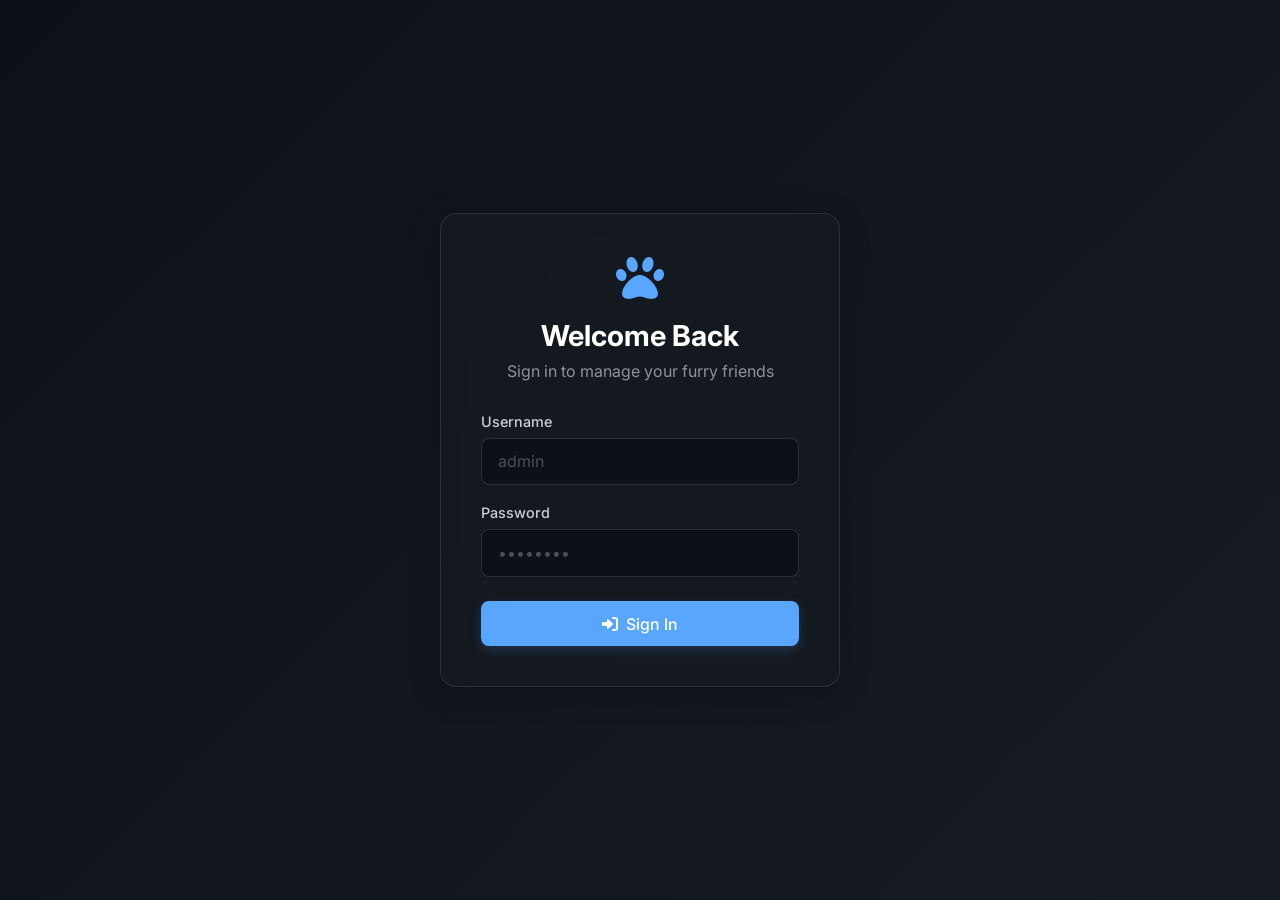
==== login.html @ e6ac7cbf "feat(auth): add dummy login page Added a new login.html file to serve as a dummy authentication page" ====
<!DOCTYPE html>
<html lang="en">
<head>
    <meta charset="UTF-8">
    <meta name="viewport" content="width=device-width, initial-scale=1.0">
    <title>Login - Pet Manager</title>
    <link href="https://fonts.googleapis.com/css2?family=Inter:wght@400;500;600;700&display=swap" rel="stylesheet">
    <link href="https://cdnjs.cloudflare.com/ajax/libs/font-awesome/6.0.0/css/all.min.css" rel="stylesheet">
    <link rel="stylesheet" href="style.css">
    <style>
        .login-container {
            display: flex;
            align-items: center;
            justify-content: center;
            min-height: 80vh;
        }
        .login-card {
            background: var(--card-bg);
            border: 1px solid var(--glass-border);
            border-radius: 16px;
            padding: 2.5rem;
            width: 100%;
            max-width: 400px;
            backdrop-filter: blur(10px);
            -webkit-backdrop-filter: blur(10px);
            box-shadow: 0 8px 32px rgba(0, 0, 0, 0.2);
            text-align: center;
        }
        .login-header {
            margin-bottom: 2rem;
        }
        .login-header i {
            font-size: 3rem;
            color: var(--primary-color);
            margin-bottom: 1rem;
        }
        .login-header h1 {
            justify-content: center;
            margin-bottom: 0.5rem;
        }
        .login-header p {
            color: var(--text-muted);
        }
        .form-group {
            text-align: left;
        }
        .btn-full {
            width: 100%;
            justify-content: center;
            margin-top: 1.5rem;
            padding: 0.8rem;
            font-size: 1rem;
        }
    </style>
</head>
<body>
    <div class="app-container login-container">
        <div class="login-card">
            <div class="login-header">
                <i class="fas fa-paw"></i>
                <h1>Welcome Back</h1>
                <p>Sign in to manage your furry friends</p>
            </div>
            <form id="login-form">
                <div class="form-group">
                    <label for="username">Username</label>
                    <input type="text" id="username" required placeholder="admin">
                </div>
                <div class="form-group">
                    <label for="password">Password</label>
                    <input type="password" id="password" required placeholder="••••••••">
                </div>
                <button type="submit" class="btn primary-btn btn-full">
                    <i class="fas fa-sign-in-alt"></i> Sign In
                </button>
            </form>
        </div>
    </div>

    <script>
        document.getElementById('login-form').addEventListener('submit', (e) => {
            e.preventDefault();
            // Dummy authentication: redirects to main application
            window.location.href = '/';
        });
    </script>
</body>
</html>
---- style.css ----
:root {
    --bg-color: #0d1117;
    --card-bg: rgba(22, 27, 34, 0.7);
    --border-color: rgba(48, 54, 61, 0.8);
    --text-main: #c9d1d9;
    --text-muted: #8b949e;
    --primary-color: #58a6ff;
    --primary-hover: #3182ce;
    --danger-color: #f85149;
    --danger-hover: #da3633;
    --glass-border: rgba(255, 255, 255, 0.1);
}

* {
    box-sizing: border-box;
    margin: 0;
    padding: 0;
    font-family: 'Inter', -apple-system, sans-serif;
}

body {
    background: linear-gradient(135deg, #0d1117 0%, #161b22 100%);
    color: var(--text-main);
    min-height: 100vh;
    padding: 2rem;
    display: flex;
    justify-content: center;
}

.app-container {
    width: 100%;
    max-width: 1000px;
}

header {
    display: flex;
    justify-content: space-between;
    align-items: center;
    margin-bottom: 2rem;
    padding-bottom: 1rem;
    border-bottom: 1px solid var(--border-color);
}

h1 {
    font-size: 1.8rem;
    display: flex;
    align-items: center;
    gap: 0.5rem;
    color: #ffffff;
}

/* Buttons */
.btn {
    padding: 0.6rem 1.2rem;
    border-radius: 8px;
    font-size: 0.95rem;
    font-weight: 500;
    cursor: pointer;
    border: none;
    transition: all 0.2s ease;
    display: flex;
    align-items: center;
    gap: 0.5rem;
}

.primary-btn {
    background-color: var(--primary-color);
    color: #ffffff;
    box-shadow: 0 4px 12px rgba(88, 166, 255, 0.2);
}

.primary-btn:hover {
    background-color: var(--primary-hover);
    transform: translateY(-2px);
    box-shadow: 0 6px 16px rgba(88, 166, 255, 0.3);
}

.secondary-btn {
    background-color: transparent;
    color: var(--text-main);
    border: 1px solid var(--border-color);
}

.secondary-btn:hover {
    background-color: rgba(255, 255, 255, 0.05);
}

.icon-btn {
    background: transparent;
    border: none;
    color: var(--text-muted);
    cursor: pointer;
    font-size: 1.1rem;
    padding: 0.4rem;
    border-radius: 6px;
    transition: all 0.2s;
}

.icon-btn:hover {
    color: var(--text-main);
    background: rgba(255, 255, 255, 0.1);
}

.icon-btn.delete:hover {
    color: var(--danger-color);
    background: rgba(248, 81, 73, 0.1);
}

/* Grid & Cards */
.pets-grid {
    display: grid;
    grid-template-columns: repeat(auto-fill, minmax(280px, 1fr));
    gap: 1.5rem;
}

.pet-card {
    background: var(--card-bg);
    border: 1px solid var(--glass-border);
    border-radius: 16px;
    padding: 1.5rem;
    backdrop-filter: blur(10px);
    -webkit-backdrop-filter: blur(10px);
    box-shadow: 0 8px 32px rgba(0, 0, 0, 0.2);
    transition: transform 0.3s cubic-bezier(0.175, 0.885, 0.32, 1.275), box-shadow 0.3s ease;
    display: flex;
    flex-direction: column;
}

.pet-card:hover {
    transform: translateY(-5px);
    box-shadow: 0 12px 40px rgba(0, 0, 0, 0.3);
    border-color: rgba(255, 255, 255, 0.2);
}

.pet-header {
    display: flex;
    justify-content: space-between;
    align-items: flex-start;
    margin-bottom: 1rem;
}

.pet-avatar {
    width: 48px;
    height: 48px;
    border-radius: 50%;
    background: linear-gradient(135deg, var(--primary-color), #8a2be2);
    display: flex;
    align-items: center;
    justify-content: center;
    font-size: 1.3rem;
    color: white;
    box-shadow: 0 4px 10px rgba(0, 0, 0, 0.2);
}

.pet-actions {
    display: flex;
    gap: 0.3rem;
}

.pet-info {
    flex-grow: 1;
}

.pet-info h3 {
    font-size: 1.25rem;
    color: #fff;
    margin-bottom: 0.3rem;
}

.pet-info p {
    color: var(--text-muted);
    font-size: 0.9rem;
    display: flex;
    align-items: center;
    gap: 0.5rem;
}

.pet-meta {
    margin-top: 1rem;
    display: flex;
    gap: 1rem;
    padding-top: 1rem;
    border-top: 1px solid var(--border-color);
}

.pet-appointment {
    margin-top: 0.8rem;
    background: rgba(248, 81, 73, 0.08);
    border: 1px solid rgba(248, 81, 73, 0.2);
    border-radius: 8px;
    padding: 0.8rem;
}

.apt-date {
    color: var(--danger-color);
    font-weight: 600;
    font-size: 0.9rem;
    margin-bottom: 0.3rem;
}

.apt-reason {
    color: var(--text-main);
    font-size: 0.85rem;
    font-style: italic;
}

.badge {
    background: rgba(88, 166, 255, 0.1);
    color: var(--primary-color);
    padding: 0.3rem 0.6rem;
    border-radius: 20px;
    font-size: 0.8rem;
    font-weight: 500;
}

/* Empty State */
.empty-state {
    text-align: center;
    padding: 4rem 2rem;
    color: var(--text-muted);
    background: var(--card-bg);
    border-radius: 16px;
    border: 1px dashed var(--border-color);
    transition: all 0.3s ease;
}

.empty-state.hidden {
    display: none;
}

.empty-state i {
    font-size: 3rem;
    margin-bottom: 1rem;
    color: rgba(255, 255, 255, 0.1);
    animation: floating 3s ease-in-out infinite;
}

@keyframes floating {
    0%, 100% { transform: translateY(0); }
    50% { transform: translateY(-10px); }
}

.empty-state h2 {
    color: var(--text-main);
    margin-bottom: 0.5rem;
}

/* Modal */
.modal-backdrop {
    position: fixed;
    top: 0;
    left: 0;
    width: 100%;
    height: 100%;
    background: rgba(0, 0, 0, 0.6);
    backdrop-filter: blur(5px);
    display: flex;
    align-items: center;
    justify-content: center;
    z-index: 1000;
    opacity: 1;
    transition: opacity 0.3s ease;
}

.modal-backdrop.hidden {
    opacity: 0;
    pointer-events: none;
}

.modal {
    background: #161b22;
    border: 1px solid var(--glass-border);
    border-radius: 16px;
    width: 90%;
    max-width: 420px;
    padding: 2rem;
    box-shadow: 0 20px 50px rgba(0, 0, 0, 0.5);
    transform: translateY(0) scale(1);
    transition: all 0.3s cubic-bezier(0.175, 0.885, 0.32, 1.275);
}

.modal-backdrop.hidden .modal {
    transform: translateY(20px) scale(0.95);
}

.modal-header {
    display: flex;
    justify-content: space-between;
    align-items: center;
    margin-bottom: 1.5rem;
}

.modal-header h2 {
    color: #fff;
}

/* Form */
.form-group {
    margin-bottom: 1.2rem;
}

.form-group label {
    display: block;
    margin-bottom: 0.5rem;
    font-size: 0.9rem;
    font-weight: 500;
    color: var(--text-main);
}

.form-group input,
.form-group select {
    width: 100%;
    padding: 0.8rem 1rem;
    background: #0d1117;
    border: 1px solid var(--border-color);
    border-radius: 8px;
    color: #fff;
    font-size: 1rem;
    transition: all 0.2s ease;
}

.form-group input::placeholder {
    color: #484f58;
}

.form-group input:focus,
.form-group select:focus {
    outline: none;
    border-color: var(--primary-color);
    box-shadow: 0 0 0 3px rgba(88, 166, 255, 0.15);
}

.form-actions {
    display: flex;
    justify-content: flex-end;
    gap: 1rem;
    margin-top: 2rem;
}

/* Animations */
@keyframes fadeInSlideUp {
    from {
        opacity: 0;
        transform: translateY(20px);
    }
    to {
        opacity: 1;
        transform: translateY(0);
    }
}

.pet-card {
    opacity: 0;
    animation: fadeInSlideUp 0.4s ease forwards;
}
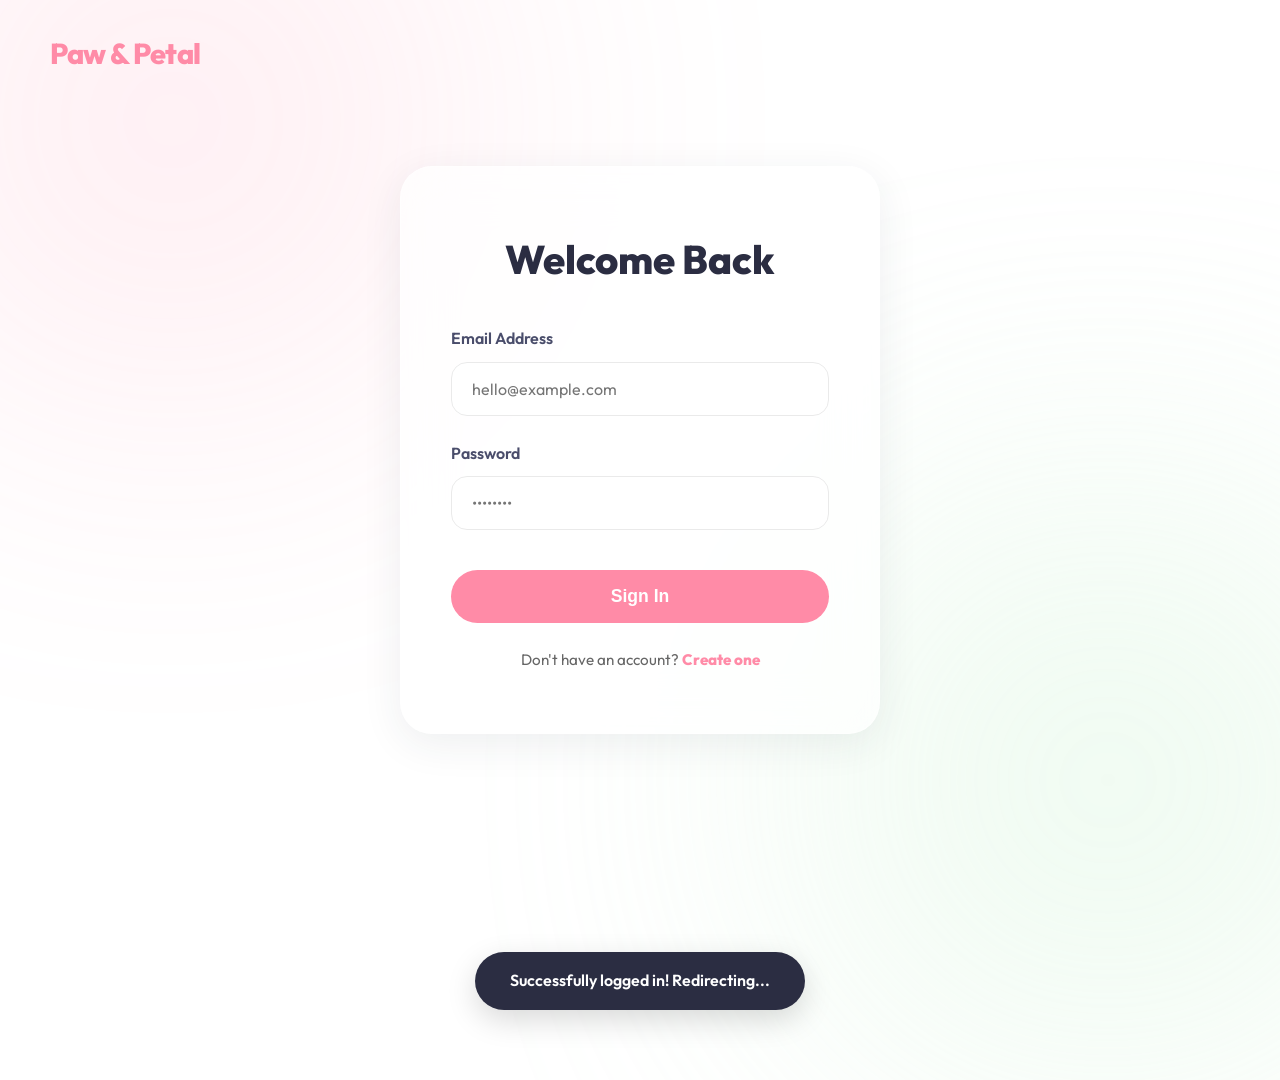
==== commit 5cd0158e: "refactor: Replaced dynamic backend and complex frontend with new static assets and simplified HTML s" ====
--- a/login.html
+++ b/login.html
@@ -3,86 +3,35 @@
 <head>
     <meta charset="UTF-8">
     <meta name="viewport" content="width=device-width, initial-scale=1.0">
-    <title>Login - Pet Manager</title>
-    <link href="https://fonts.googleapis.com/css2?family=Inter:wght@400;500;600;700&display=swap" rel="stylesheet">
-    <link href="https://cdnjs.cloudflare.com/ajax/libs/font-awesome/6.0.0/css/all.min.css" rel="stylesheet">
-    <link rel="stylesheet" href="style.css">
-    <style>
-        .login-container {
-            display: flex;
-            align-items: center;
-            justify-content: center;
-            min-height: 80vh;
-        }
-        .login-card {
-            background: var(--card-bg);
-            border: 1px solid var(--glass-border);
-            border-radius: 16px;
-            padding: 2.5rem;
-            width: 100%;
-            max-width: 400px;
-            backdrop-filter: blur(10px);
-            -webkit-backdrop-filter: blur(10px);
-            box-shadow: 0 8px 32px rgba(0, 0, 0, 0.2);
-            text-align: center;
-        }
-        .login-header {
-            margin-bottom: 2rem;
-        }
-        .login-header i {
-            font-size: 3rem;
-            color: var(--primary-color);
-            margin-bottom: 1rem;
-        }
-        .login-header h1 {
-            justify-content: center;
-            margin-bottom: 0.5rem;
-        }
-        .login-header p {
-            color: var(--text-muted);
-        }
-        .form-group {
-            text-align: left;
-        }
-        .btn-full {
-            width: 100%;
-            justify-content: center;
-            margin-top: 1.5rem;
-            padding: 0.8rem;
-            font-size: 1rem;
-        }
-    </style>
+    <title>Sign In | Paw & Petal</title>
+    <link rel="stylesheet" href="styles.css">
 </head>
-<body>
-    <div class="app-container login-container">
-        <div class="login-card">
-            <div class="login-header">
-                <i class="fas fa-paw"></i>
-                <h1>Welcome Back</h1>
-                <p>Sign in to manage your furry friends</p>
+<body class="auth-page">
+
+    <!-- Absolute logo positioned to allow navigating back -->
+    <a href="index.html" class="logo" style="position: absolute; top: 30px; left: 50px;">Paw & Petal</a>
+
+    <div class="auth-card">
+        <h2>Welcome Back</h2>
+        <form id="loginForm">
+            <div class="input-group">
+                <label for="email">Email Address</label>
+                <input type="email" id="email" required placeholder="hello@example.com">
             </div>
-            <form id="login-form">
-                <div class="form-group">
-                    <label for="username">Username</label>
-                    <input type="text" id="username" required placeholder="admin">
-                </div>
-                <div class="form-group">
-                    <label for="password">Password</label>
-                    <input type="password" id="password" required placeholder="••••••••">
-                </div>
-                <button type="submit" class="btn primary-btn btn-full">
-                    <i class="fas fa-sign-in-alt"></i> Sign In
-                </button>
-            </form>
-        </div>
+            <div class="input-group">
+                <label for="password">Password</label>
+                <input type="password" id="password" required placeholder="••••••••">
+            </div>
+            <button type="submit" class="btn-primary btn-full">Sign In</button>
+        </form>
+        <p style="margin-top: 25px; color: #666; font-size: 0.95rem;">
+            Don't have an account? <a href="#" style="color: var(--primary); text-decoration: none; font-weight: 800;">Create one</a>
+        </p>
     </div>
 
-    <script>
-        document.getElementById('login-form').addEventListener('submit', (e) => {
-            e.preventDefault();
-            // Dummy authentication: redirects to main application
-            window.location.href = '/';
-        });
-    </script>
+    <!-- Toast Notification -->
+    <div id="toast" class="toast">Successfully logged in! Redirecting...</div>
+
+    <script src="script.js"></script>
 </body>
 </html>
--- a/styles.css
+++ b/styles.css
@@ -0,0 +1,329 @@
+@import url('https://fonts.googleapis.com/css2?family=Outfit:wght@300;400;600;800&display=swap');
+
+:root {
+  --primary: #FF8BA7;
+  --secondary: #C3F0CA;
+  --bg-color: #FAFAFA;
+  --text-main: #2B2D42;
+  --glass-bg: rgba(255, 255, 255, 0.7);
+  --glass-border: rgba(255, 255, 255, 0.4);
+  --shadow: 0 10px 40px 0 rgba(43, 45, 66, 0.08);
+}
+
+* {
+  box-sizing: border-box;
+  margin: 0;
+  padding: 0;
+}
+
+body {
+  font-family: 'Outfit', sans-serif;
+  background-color: var(--bg-color);
+  color: var(--text-main);
+  line-height: 1.6;
+  -webkit-font-smoothing: antialiased;
+}
+
+/* Navbar */
+.navbar {
+  display: flex;
+  justify-content: space-between;
+  align-items: center;
+  padding: 20px 60px;
+  background: var(--glass-bg);
+  backdrop-filter: blur(15px);
+  -webkit-backdrop-filter: blur(15px);
+  border-bottom: 1px solid var(--glass-border);
+  position: sticky;
+  top: 0;
+  z-index: 1000;
+}
+
+.logo {
+  font-size: 1.8rem;
+  font-weight: 800;
+  letter-spacing: -0.5px;
+  color: var(--primary);
+  text-decoration: none;
+}
+
+.nav-links {
+  display: flex;
+  align-items: center;
+}
+
+.nav-links a {
+  margin-left: 35px;
+  text-decoration: none;
+  font-weight: 600;
+  color: var(--text-main);
+  transition: color 0.3s ease;
+}
+
+.nav-links a:hover {
+  color: var(--primary);
+}
+
+.btn-login {
+  padding: 12px 28px !important;
+  background: var(--primary);
+  color: #fff !important;
+  border-radius: 50px;
+  box-shadow: 0 4px 15px rgba(255, 139, 167, 0.3);
+  transition: transform 0.3s cubic-bezier(0.175, 0.885, 0.32, 1.275), box-shadow 0.3s ease !important;
+}
+
+.btn-login:hover {
+  transform: translateY(-3px);
+  box-shadow: 0 6px 20px rgba(255, 139, 167, 0.5);
+}
+
+/* Hero Section */
+.hero {
+  position: relative;
+  height: 85vh;
+  display: flex;
+  align-items: center;
+  justify-content: center;
+  background-size: cover;
+  background-position: center;
+  overflow: hidden;
+}
+
+.hero::after {
+  content: '';
+  position: absolute;
+  top:0; left:0; width:100%; height:100%;
+  background: linear-gradient(135deg, rgba(255, 139, 167, 0.15) 0%, rgba(195, 240, 202, 0.25) 100%);
+}
+
+.hero-glass {
+  position: relative;
+  z-index: 10;
+  background: var(--glass-bg);
+  backdrop-filter: blur(20px);
+  -webkit-backdrop-filter: blur(20px);
+  border: 1px solid var(--glass-border);
+  border-radius: 24px;
+  padding: 60px;
+  text-align: center;
+  max-width: 650px;
+  box-shadow: var(--shadow);
+  animation: fadeIn 1s cubic-bezier(0.2, 0.8, 0.2, 1);
+}
+
+.hero-glass h1 {
+  font-size: 3.5rem;
+  font-weight: 800;
+  margin-bottom: 20px;
+  line-height: 1.1;
+  color: var(--text-main);
+}
+
+.hero-glass p {
+  font-size: 1.2rem;
+  margin-bottom: 35px;
+  color: #4A4D6B;
+}
+
+.btn-primary {
+  display: inline-block;
+  padding: 16px 40px;
+  background: var(--text-main);
+  color: #fff;
+  text-decoration: none;
+  font-size: 1.1rem;
+  font-weight: 600;
+  border-radius: 50px;
+  border: none;
+  cursor: pointer;
+  transition: all 0.3s cubic-bezier(0.175, 0.885, 0.32, 1.275);
+}
+
+.btn-primary:hover {
+  transform: translateY(-4px);
+  box-shadow: 0 10px 25px rgba(43, 45, 66, 0.3);
+}
+
+/* Featured Section */
+.featured {
+  padding: 100px 60px;
+  text-align: center;
+}
+
+.featured h2 {
+  font-size: 2.8rem;
+  margin-bottom: 60px;
+  font-weight: 800;
+}
+
+.product-grid {
+  display: flex;
+  justify-content: center;
+  gap: 50px;
+  flex-wrap: wrap;
+}
+
+.product-card {
+  width: 320px;
+  background: #fff;
+  border-radius: 24px;
+  padding: 20px;
+  box-shadow: var(--shadow);
+  transition: all 0.4s cubic-bezier(0.175, 0.885, 0.32, 1.275);
+  cursor: pointer;
+  border: 1px solid rgba(0,0,0,0.03);
+}
+
+.product-card:hover {
+  transform: translateY(-12px);
+  box-shadow: 0 20px 50px rgba(0,0,0,0.12);
+}
+
+.product-card img {
+  width: 100%;
+  border-radius: 16px;
+  object-fit: cover;
+  height: 280px;
+  margin-bottom: 24px;
+}
+
+.product-card h3 {
+  font-size: 1.4rem;
+  margin-bottom: 10px;
+  color: var(--text-main);
+}
+
+.product-card .price {
+  font-weight: 800;
+  color: var(--primary);
+  font-size: 1.3rem;
+}
+
+/* Auth Page */
+.auth-page {
+  display: flex;
+  align-items: center;
+  justify-content: center;
+  min-height: 100vh;
+  position: relative;
+  background: #fff;
+  overflow: hidden;
+}
+
+.auth-page::before {
+  content: '';
+  position: absolute;
+  top: -20%; left: -10%;
+  width: 600px; height: 600px;
+  background: var(--primary);
+  filter: blur(150px);
+  opacity: 0.15;
+  border-radius: 50%;
+}
+
+.auth-page::after {
+  content: '';
+  position: absolute;
+  bottom: -20%; right: -10%;
+  width: 600px; height: 600px;
+  background: var(--secondary);
+  filter: blur(150px);
+  opacity: 0.3;
+  border-radius: 50%;
+}
+
+.auth-card {
+  position: relative;
+  z-index: 10;
+  background: var(--glass-bg);
+  backdrop-filter: blur(25px);
+  -webkit-backdrop-filter: blur(25px);
+  border: 1px solid var(--glass-border);
+  border-radius: 32px;
+  padding: 60px 50px;
+  width: 100%;
+  max-width: 480px;
+  box-shadow: var(--shadow);
+  text-align: center;
+}
+
+.auth-card h2 {
+  font-size: 2.5rem;
+  margin-bottom: 35px;
+  color: var(--text-main);
+  font-weight: 800;
+}
+
+.input-group {
+  margin-bottom: 25px;
+  text-align: left;
+}
+
+.input-group label {
+  display: block;
+  font-weight: 600;
+  margin-bottom: 10px;
+  color: #4A4D6B;
+}
+
+.input-group input {
+  width: 100%;
+  padding: 16px 20px;
+  border-radius: 16px;
+  border: 1px solid #EAEAEA;
+  font-family: 'Outfit', sans-serif;
+  font-size: 1rem;
+  background: rgba(255,255,255,0.9);
+  transition: all 0.3s ease;
+}
+
+.input-group input:focus {
+  outline: none;
+  border-color: var(--primary);
+  box-shadow: 0 0 0 4px rgba(255, 139, 167, 0.2);
+  background: #fff;
+}
+
+.btn-full {
+  width: 100%;
+  margin-top: 15px;
+  background: var(--primary);
+}
+
+.btn-full:hover {
+  box-shadow: 0 10px 25px rgba(255, 139, 167, 0.4);
+}
+
+.toast {
+  position: fixed;
+  bottom: 40px;
+  left: 50%;
+  transform: translateX(-50%) translateY(150px);
+  background: var(--text-main);
+  color: #fff;
+  padding: 16px 35px;
+  border-radius: 50px;
+  font-weight: 600;
+  box-shadow: 0 10px 30px rgba(0,0,0,0.15);
+  transition: transform 0.6s cubic-bezier(0.175, 0.885, 0.32, 1.275);
+  z-index: 2000;
+}
+
+.toast.show {
+  transform: translateX(-50%) translateY(0);
+}
+
+@keyframes fadeIn {
+  from { opacity: 0; transform: translateY(30px); }
+  to { opacity: 1; transform: translateY(0); }
+}
+
+footer {
+  text-align: center;
+  padding: 40px;
+  background: transparent;
+  color: #888;
+  margin-top: 30px;
+  font-weight: 600;
+}
